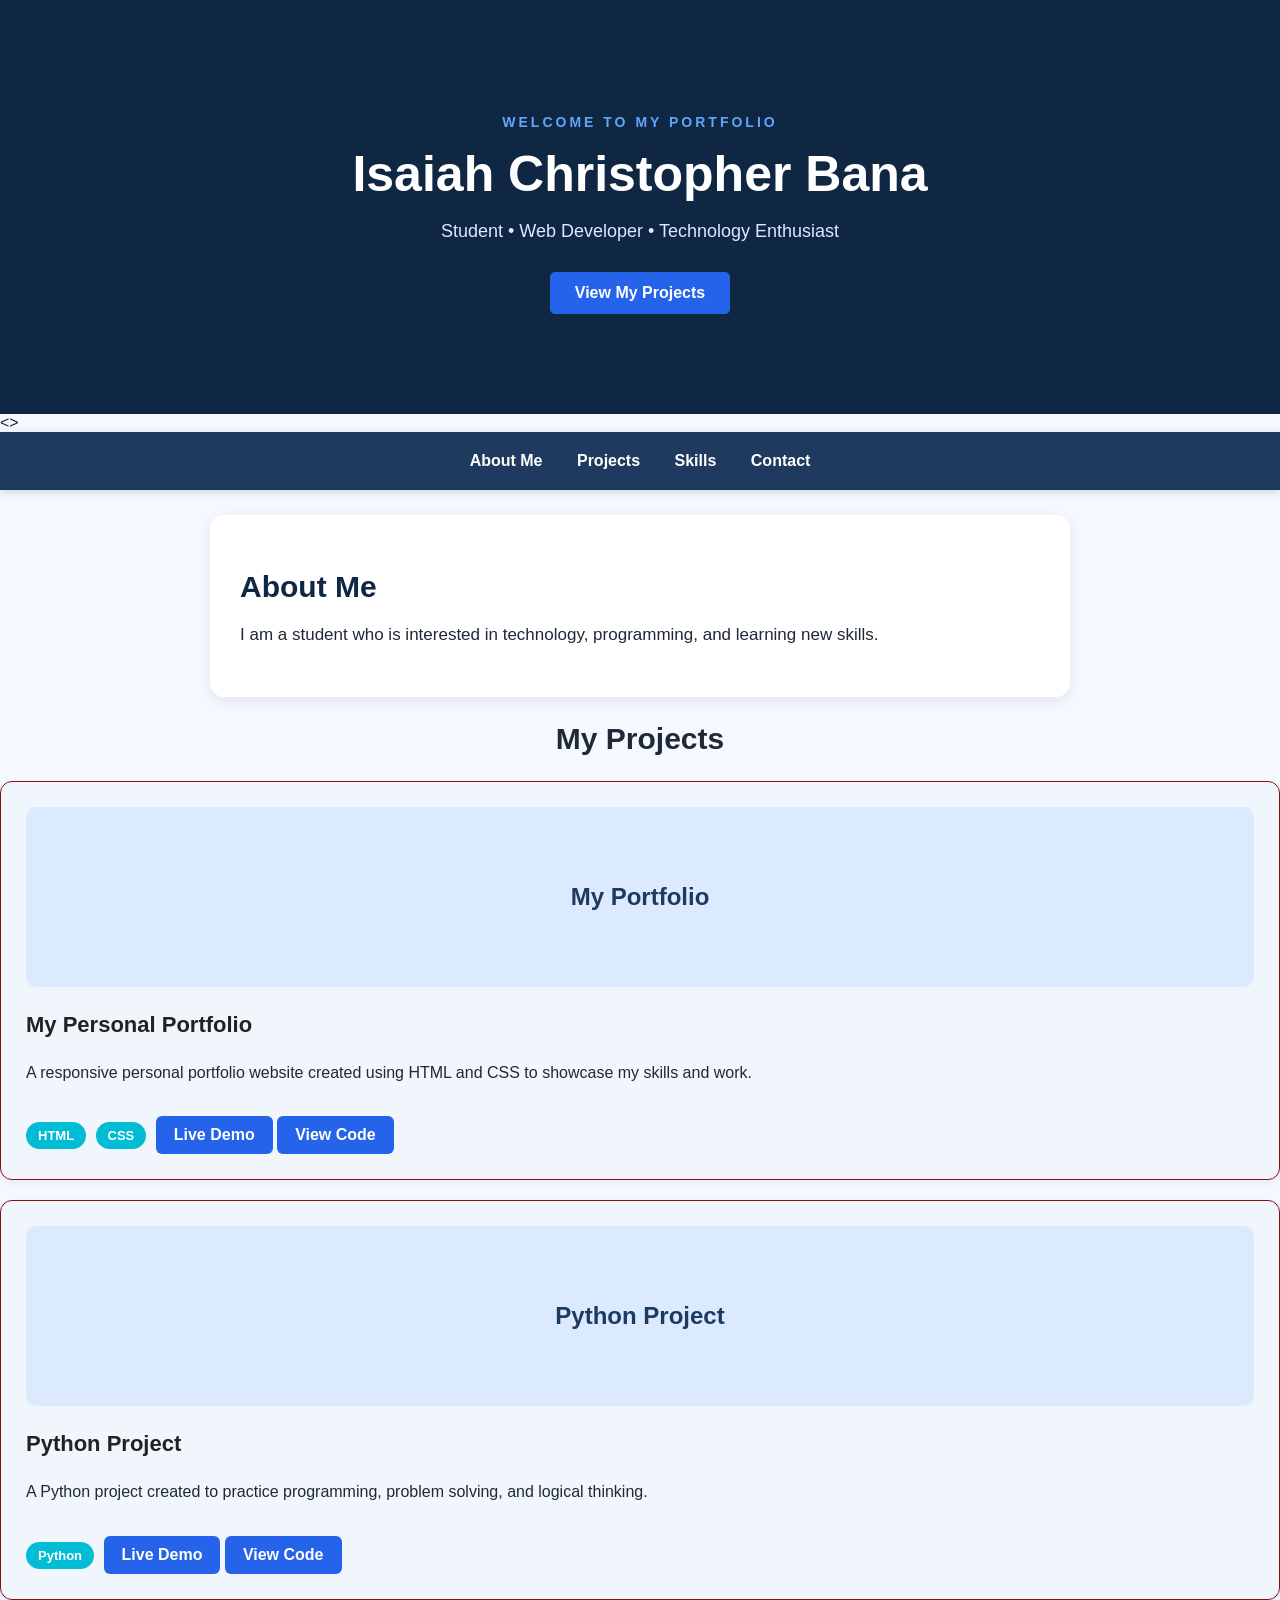
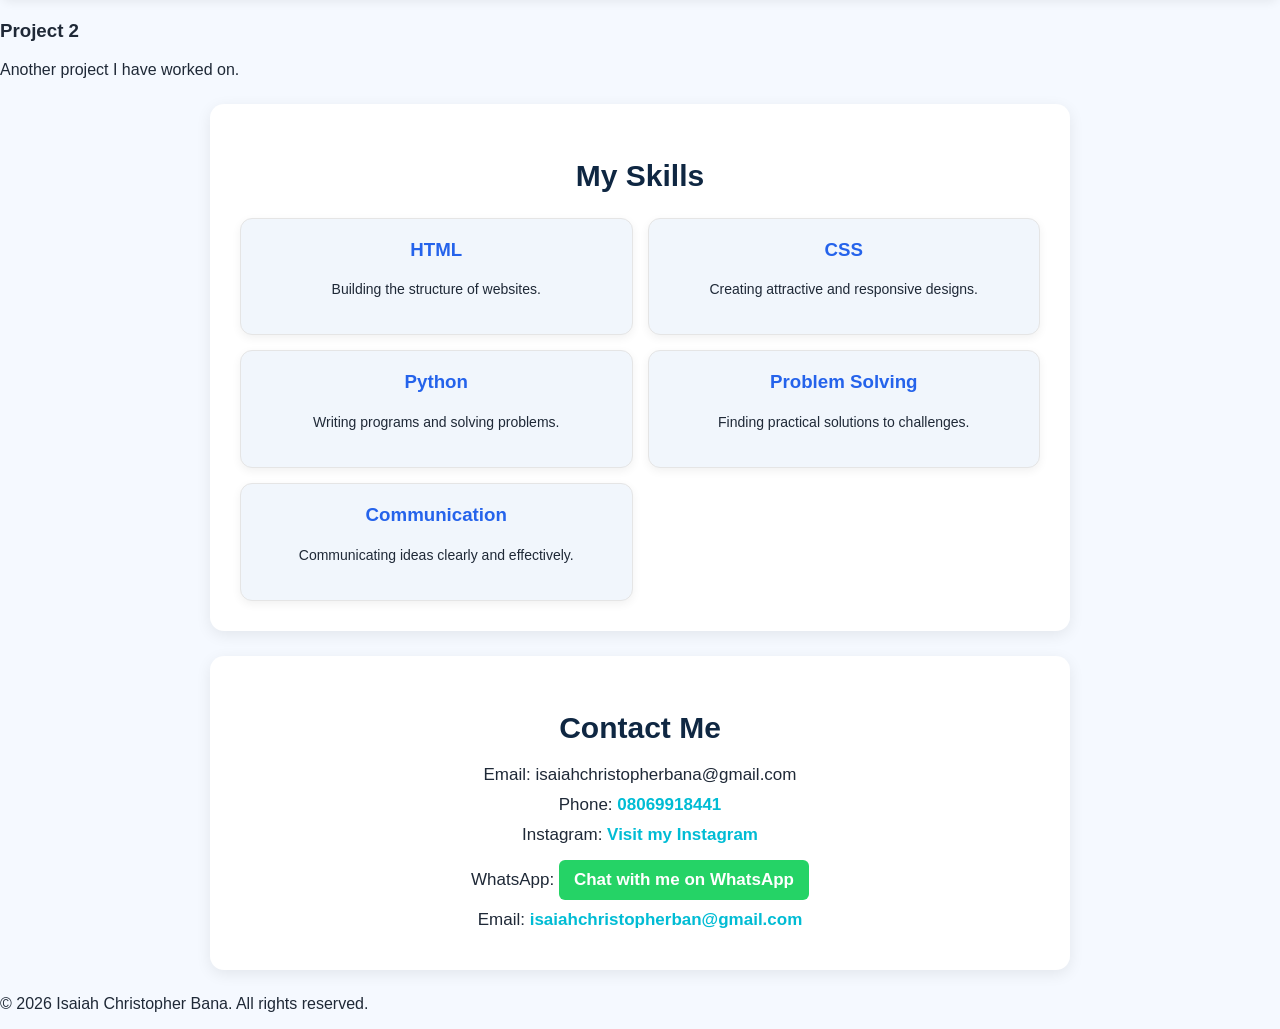
==== index.html @ f4769c92 "Add files via upload" ====
<!DOCTYPE html>
<html lang="en">
<head>
    <meta charset="UTF-8">
    <meta name="viewport" content="width=device-width, initial-scale=1.0">
    <title>My Personal Portfolio</title>
  <link rel="stylesheet" href="style.css">
</head>

<body>

    <header>
    <div class="hero">
        <p class="welcome">WELCOME TO MY PORTFOLIO</p>

        <h1>Isaiah Christopher Bana</h1>

        <p class="intro">
            Student • Web Developer • Technology Enthusiast
        </p>

        <a href="#projects" class="hero-button">View My Projects</a>
    </div>
    </header>
        
        
    

    <>
        <nav>
    <a href="#about">About Me</a>
    <a href="#projects">Projects</a>
    <a href="#skills">Skills</a>
    <a href="#contact">Contact</a>
        </nav>
        
        
    

    <section id="about">
        <h2>About Me</h2>
        <p>
            I am a student who is interested in technology,
            programming, and learning new skills.
        </p>
    </section>

    <sectio id="projects">
    <h2>My Projects</h2>

    <div class="project-card">
      <div class="project-image">
    <div class="project-placeholder">My Portfolio</div>
      </div>
        <h3>My Personal Portfolio</h3>
        <p>
            A responsive personal portfolio website created
            using HTML and CSS to showcase my skills and work.
        </p>

        <span>HTML</span>
        <span>CSS</span>
      <a href="index.html" class="project-button">Live Demo</a>
<a href="#" class="project-button code-button">View Code</a>
    </div>

    <div class="project-card">

    <div class="project-image">
        <div class="project-placeholder">Python Project</div>
    </div>

    <h3>Python Project</h3>

    <p>
        A Python project created to practice programming,
        problem solving, and logical thinking.
    </p>

    <span>Python</span>

    <a href="#" class="project-button">Live Demo</a>
    <a href="#" class="project-button code-button">View Code</a>

    </div>
    </sectio>   

       
        <h3>Project 2</h3>
        <p>Another project I have worked on.</p>
    </>
<section id="skills">
    <h2>My Skills</h2>

    <div class="skill-list">
        <div class="skill-card">
            <h3>HTML</h3>
            <p>Building the structure of websites.</p>
        </div>

        <div class="skill-card">
            <h3>CSS</h3>
            <p>Creating attractive and responsive designs.</p>
        </div>

        <div class="skill-card">
            <h3>Python</h3>
            <p>Writing programs and solving problems.</p>
        </div>

        <div class="skill-card">
            <h3>Problem Solving</h3>
            <p>Finding practical solutions to challenges.</p>
        </div>

        <div class="skill-card">
            <h3>Communication</h3>
            <p>Communicating ideas clearly and effectively.</p>
        </div>
    </div>
</section>

    <section id="contact">
        <h2>Contact Me</h2>
        <p>Email: isaiahchristopherbana@gmail.com</p>
        <p>Phone: <a href="tel:08000000000">08069918441</a></p>
      <p>
    Instagram:
    <a href="https://www.instagram.com/teddy_funds01?stkn=MTFsMmhqcXlrMzc0ZA==" target="_blank">
        Visit my Instagram
    </a>
        <p>
    WhatsApp:
    <a href="https://wa.me/2348069918441" target="_blank">
        Chat with me on WhatsApp
    </a>
</p>
      </p>
    <p>Email: <a href="mailto:YOUR-EMAIL">isaiahchristopherban@gmail.com</a></p>
    </section>

    <footer>
        <p>&copy; 2026 Isaiah Christopher Bana. All rights reserved.</p>
    </footer>

</body>
</html>
---- style.css ----
/* General page styling */
body {
    margin: 0;
    font-family: Arial, sans-serif;
    background-color: #f5f9ff;
    color: #1f2937;
}

/* Header */
header {
    background-color: #0f2742;
    color: white;
    text-align: center;
    padding: 60px 20px;
}

header h1 {
    font-size: 40px;
    margin-bottom: 10px;
}

/* Navigation */
nav {
    background-color: #1e3a5f;
    text-align: center;
    padding: 15px;
}

nav a {
    color: #ffffff;
    text-decoration: none;
    margin: 0 15px;
    font-weight: bold;
}

nav a:hover {
    color: #60a5fa;
}

/* Sections */
section {
    background-color: #ffffff;
    margin: 25px auto;
    padding: 30px;
    max-width: 800px;
    border-radius: 14px;
  box-shadow: 0 4px 15px rgba(0, 0, 0, 0.08);
}

section h2 {
    color: #0f2742;
}
}

/* Footer */
footer {
    background-color: #0f2742;
    color: white;
    text-align: center;
    padding: 20px;
    margin-top: 40px;
}
/* Skills */
#skills ul {
    list-style: none;
    padding: 0;
}

#skills li {
    background-color: #f0f0f0;
    margin: 10px 0;
    padding: 12px;
    border-radius: 5px;
    font-weight: bold;
}
/* Hero Section */
.hero {
    text-align: center;
    padding: 40px 20px;
}

.welcome {
    font-size: 14px;
    letter-spacing: 3px;
    font-weight: bold;
  color: #60a5fa;
}

.hero h1 {
    font-size: 50px;
    margin: 15px 0;
  color: #ffffff;
}

.intro {
    font-size: 18px;
    margin-bottom: 30px;
  color: #dbeafe;
}

.hero-button {
    display: inline-block;
    padding: 12px 25px;
    background-color: #2563eb;
    color: white;
    text-decoration: none;
    border-radius: 5px;
    font-weight: bold;
  transition: 0.3s;
}

.hero-button:hover {
    background-color: #1d4ed8;
}
}
/* About Me */
#about {
    text-align: center;
}

#about h2 {
    font-size: 30px;
    margin-bottom: 15px;
}

#about p {
    font-size: 17px;
    line-height: 1.7;
}
/* Projects */
#projects {
    text-align: center;
}

#projects h2 {
    font-size: 30px;
    margin-bottom: 25px;
}

#projects h3 {
    font-size: 22px;
    margin-top: 25px;
}

#projects p {
    line-height: 1.6;
}
/* Skills */
#skills {
    text-align: center;
}

#skills h2 {
    font-size: 30px;
    margin-bottom: 25px;
}

#skills li {
    transition: 0.3s;
}

#skills li:hover {
    transform: translateY(-3px);
}
/* Contact */
#contact {
    text-align: center;
}

#contact h2 {
    font-size: 30px;
    margin-bottom: 20px;
}

#contact p {
    font-size: 17px;
    margin: 10px 0;
}
/* Better Navigation */
nav {
    position: sticky;
    top: 0;
    z-index: 1000;
  box-shadow: 0 2px 8px rgba(0, 0, 0, 0.15);
}

nav a {
    display: inline-block;
    padding: 5px 0;
    transition: 0.3s;
}

nav a:hover {
    transform: translateY(-2px);
}
/* Smooth Scrolling */
html {
    scroll-behavior: smooth;
}
/* Mobile Responsive Design */
@media (max-width: 600px) {

    header {
        padding: 40px 15px;
    }

    .hero h1 {
        font-size: 36px;
    }

    .intro {
        font-size: 16px;
    }

    nav {
        padding: 10px 5px;
    }

    nav a {
        margin: 5px 8px;
        font-size: 14px;
    }

    section {
        margin: 15px 10px;
        padding: 20px 15px;
    }

    section h2 {
        font-size: 26px;
    }

    #projects h3 {
        font-size: 20px;
    }

    footer {
        padding: 15px 10px;
    }
}
/* Professional Project Cards */
.project-card {
    background-color: #f1f6fc;
    padding: 25px;
    margin: 20px 0;
    border-radius: 12px;
    text-align: left;
    border: 1px solid #890f0f;
    transition: 0.3s;
  box-shadow: 0 3px 10px rgba(0, 0, 0, 0.06);
}

.project-card:hover {
    transform: translateY(-5px);
}

.project-card h3 {
    margin-top: 0;
    color: #222;
}

.project-card p {
    line-height: 1.7;
}

.project-card span {
    display: inline-block;
    background-color: #00bcd4;
    color: white;
    padding: 6px 12px;
    margin: 5px 5px 0 0;
    border-radius: 20px;
    font-size: 13px;
    font-weight: bold;
}
/* Project Button */
.project-button {
    display: inline-block;
    margin-top: 15px;
    padding: 10px 18px;
    background-color: #2563eb;
    color: white;
    text-decoration: none;
    border-radius: 6px;
    font-weight: bold;
    transition: 0.3s;
}

.project-button:hover {
    background-color: #1d4ed8;
}
/* Professional Skill Cards */
.skill-list {
    display: grid;
    grid-template-columns: repeat(2, 1fr);
    gap: 15px;
}

.skill-card {
    background-color: #f1f6fc;
    padding: 20px;
    border-radius: 12px;
    border: 1px solid #e5e5e5;
    text-align: center;
    transition: 0.3s;
  box-shadow: 0 3px 10px rgba(0, 0, 0, 0.06);
}

.skill-card:hover {
    transform: translateY(-5px);
}

.skill-card h3 {
    margin-top: 0;
    color: #2563eb;
}

.skill-card p {
    line-height: 1.5;
    font-size: 14px;
}
@media (max-width: 600px) {
    .skill-list {
        grid-template-columns: 1fr;
    }
}
/* Contact Links */
#contact a {
    color: #00bcd4;
    text-decoration: none;
    font-weight: bold;
}

#contact a:hover {
    text-decoration: underline;
}
/* WhatsApp Link */
#contact a[href*="wa.me"] {
    display: inline-block;
    background-color: #25D366;
    color: white;
    padding: 10px 15px;
    border-radius: 6px;
    margin-top: 5px;
}

#contact a[href*="wa.me"]:hover {
    opacity: 0.85;
}
/* Project Image */
.project-image {
    width: 100%;
    height: 180px;
    border-radius: 10px;
    overflow: hidden;
    margin-bottom: 20px;
}

.project-placeholder {
    width: 100%;
    height: 100%;
    background-color: #dbeafe;
    display: flex;
    align-items: center;
    justify-content: center;
    color: #1e3a5f;
    font-size: 24px;
    font-weight: bold;
}
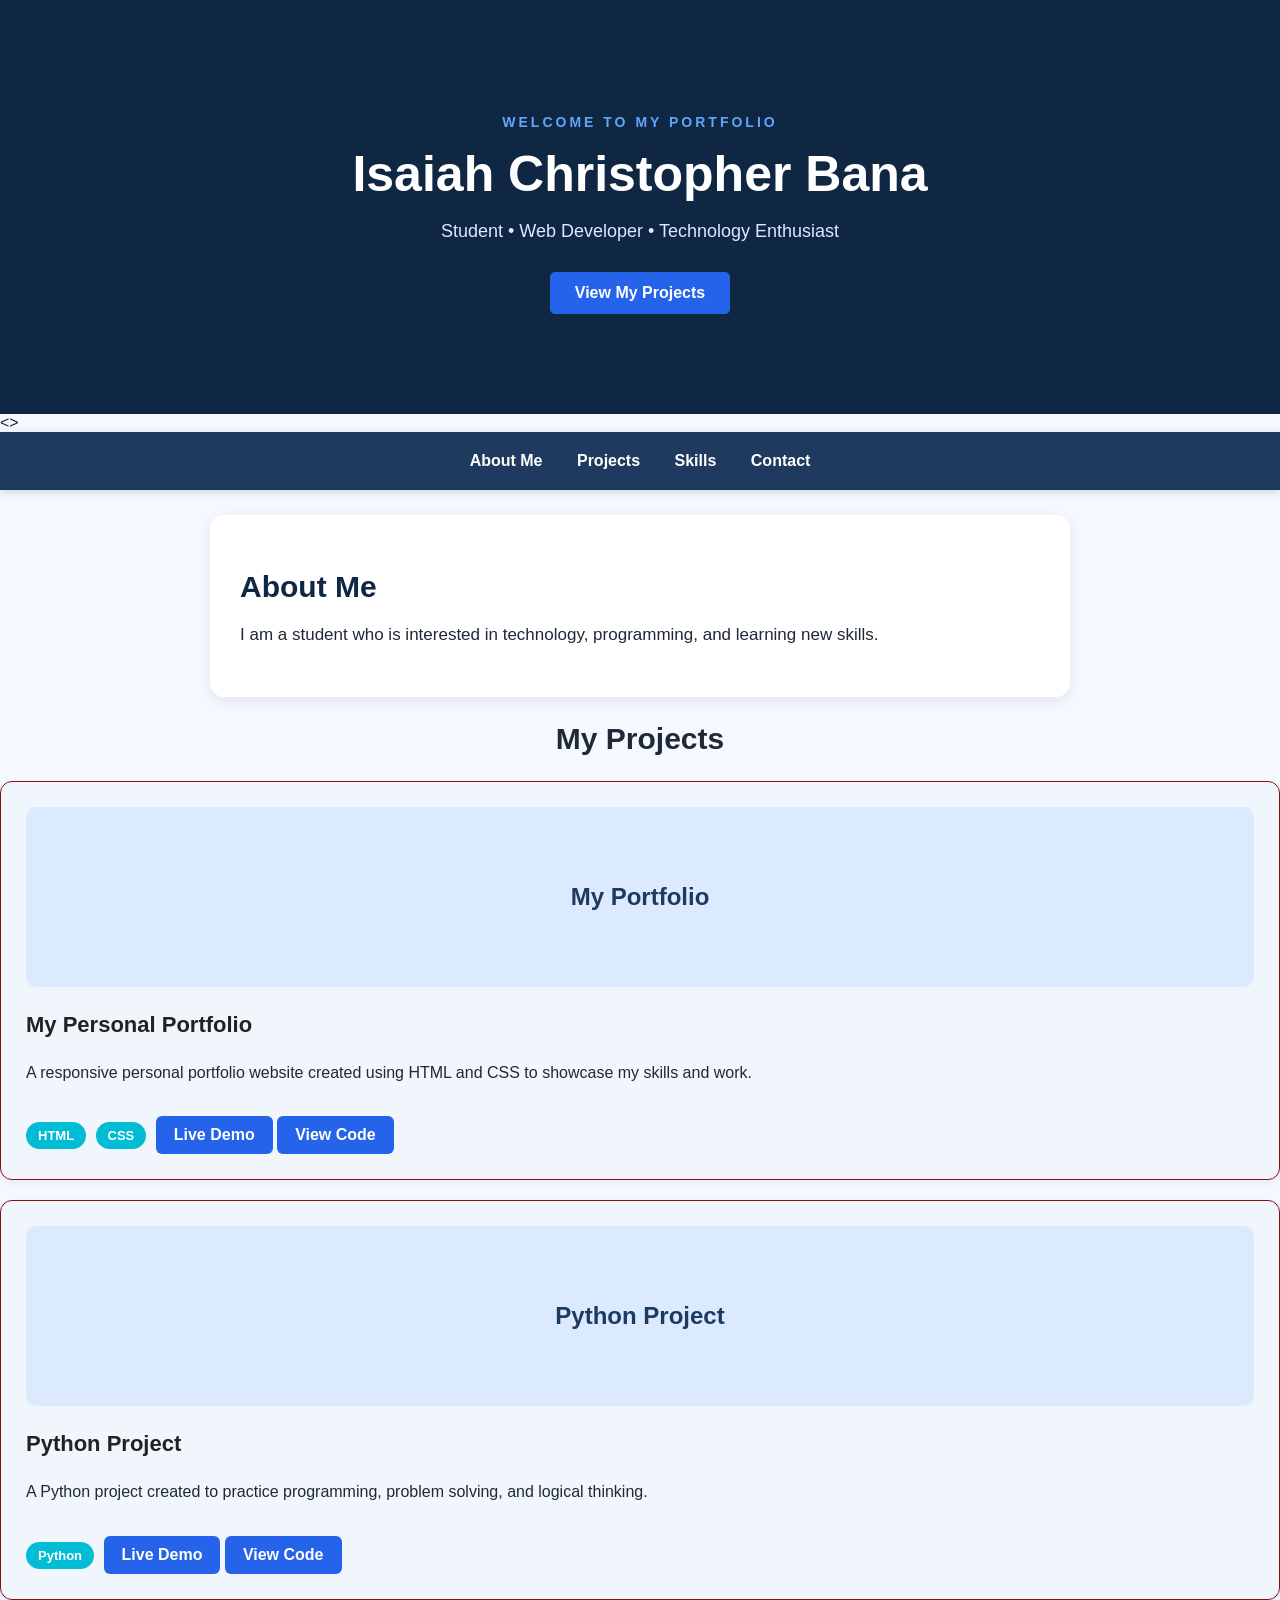
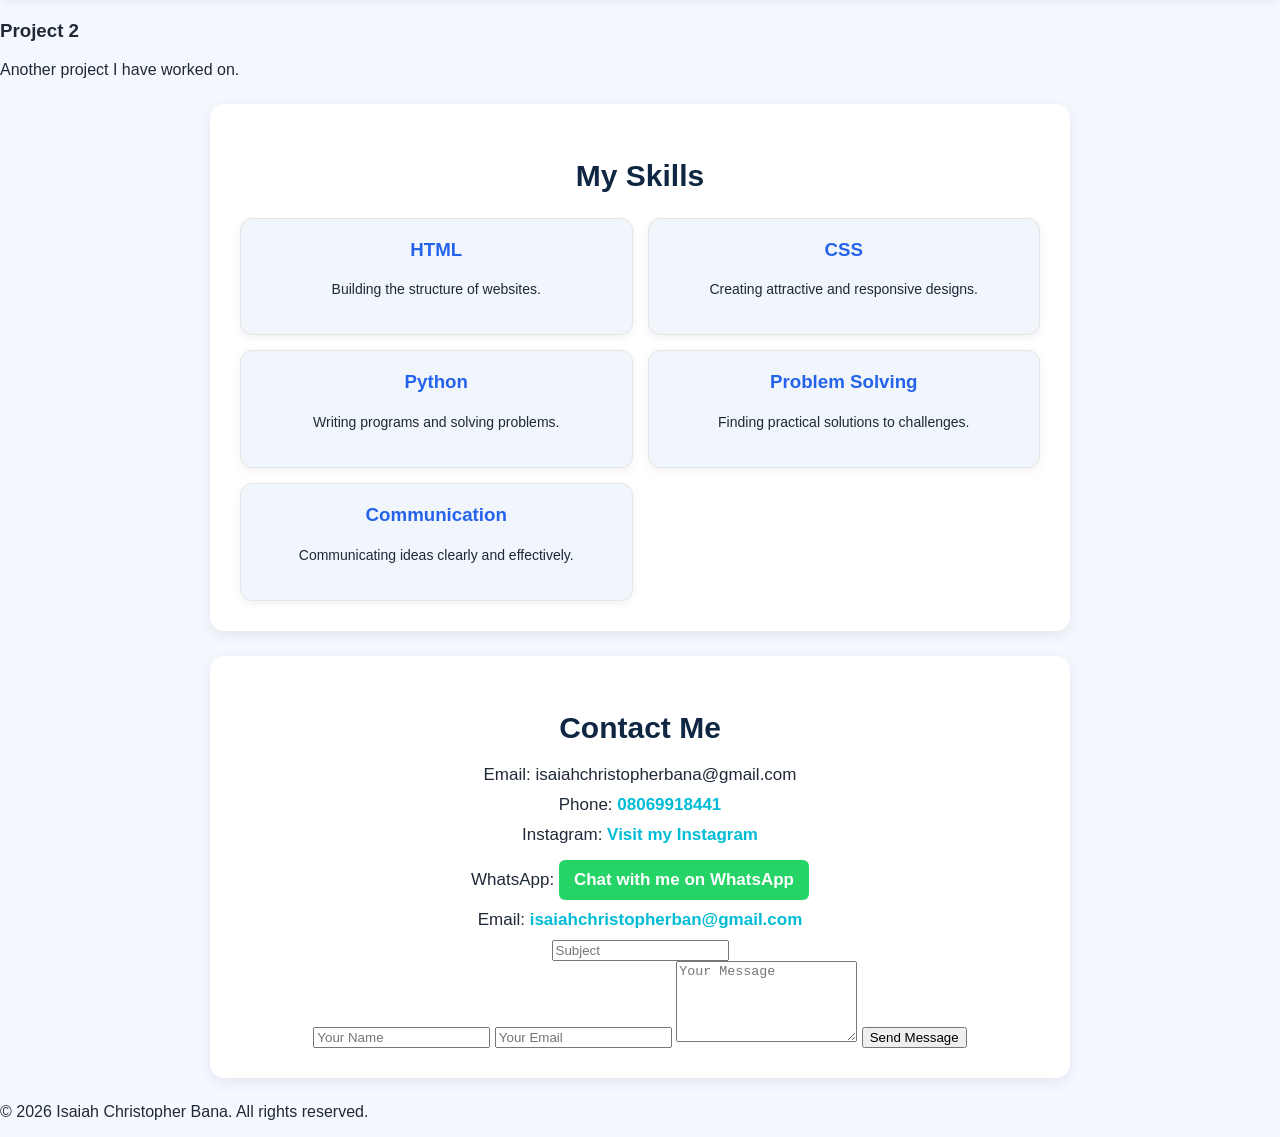
==== commit 4c7bbf81: "Add files via upload" ====
--- a/index.html
+++ b/index.html
@@ -61,7 +61,7 @@
         <span>HTML</span>
         <span>CSS</span>
       <a href="index.html" class="project-button">Live Demo</a>
-<a href="#" class="project-button code-button">View Code</a>
+<a href="https://github.com/Isaiah295/my-portfolio" class="project-button code-button">View Code</a>
     </div>
 
     <div class="project-card">
@@ -80,7 +80,7 @@
     <span>Python</span>
 
     <a href="#" class="project-button">Live Demo</a>
-    <a href="#" class="project-button code-button">View Code</a>
+    <a href="https://github.com/Isaiah295/my-portfolio" class="project-button code-button">View Code</a>
 
     </div>
     </sectio>   
@@ -137,6 +137,18 @@
 </p>
       </p>
     <p>Email: <a href="mailto:YOUR-EMAIL">isaiahchristopherban@gmail.com</a></p>
+      <input type="text" name="subject" placeholder="Subject" required>
+      <form class="contact-form" action="https://formspree.io/f/mjykyvpa" method="POST">
+
+    <input type="text" name="name" placeholder="Your Name" required>
+
+    <input type="email" name="email" placeholder="Your Email" required>
+
+    <textarea name="message" placeholder="Your Message" rows="5" required></textarea>
+
+    <button type="submit">Send Message</button>
+
+      </>
     </section>
 
     <footer>
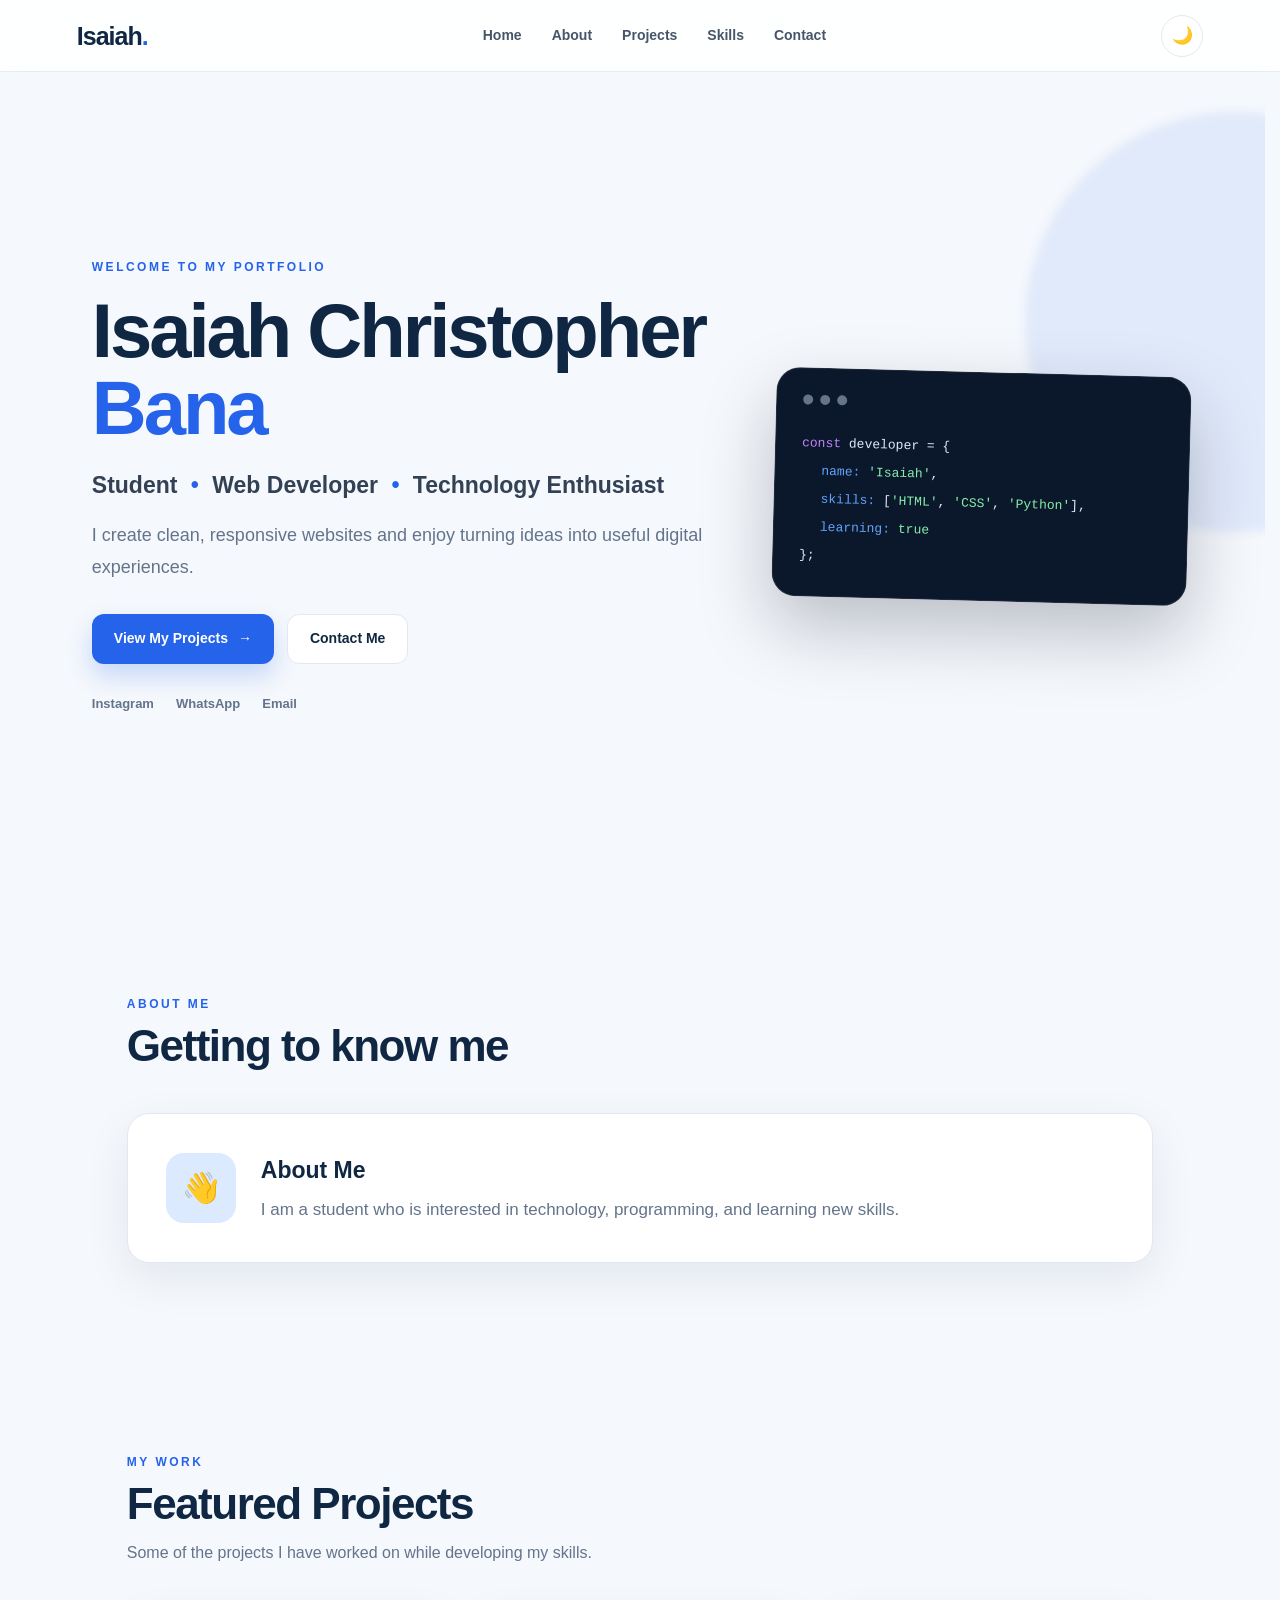
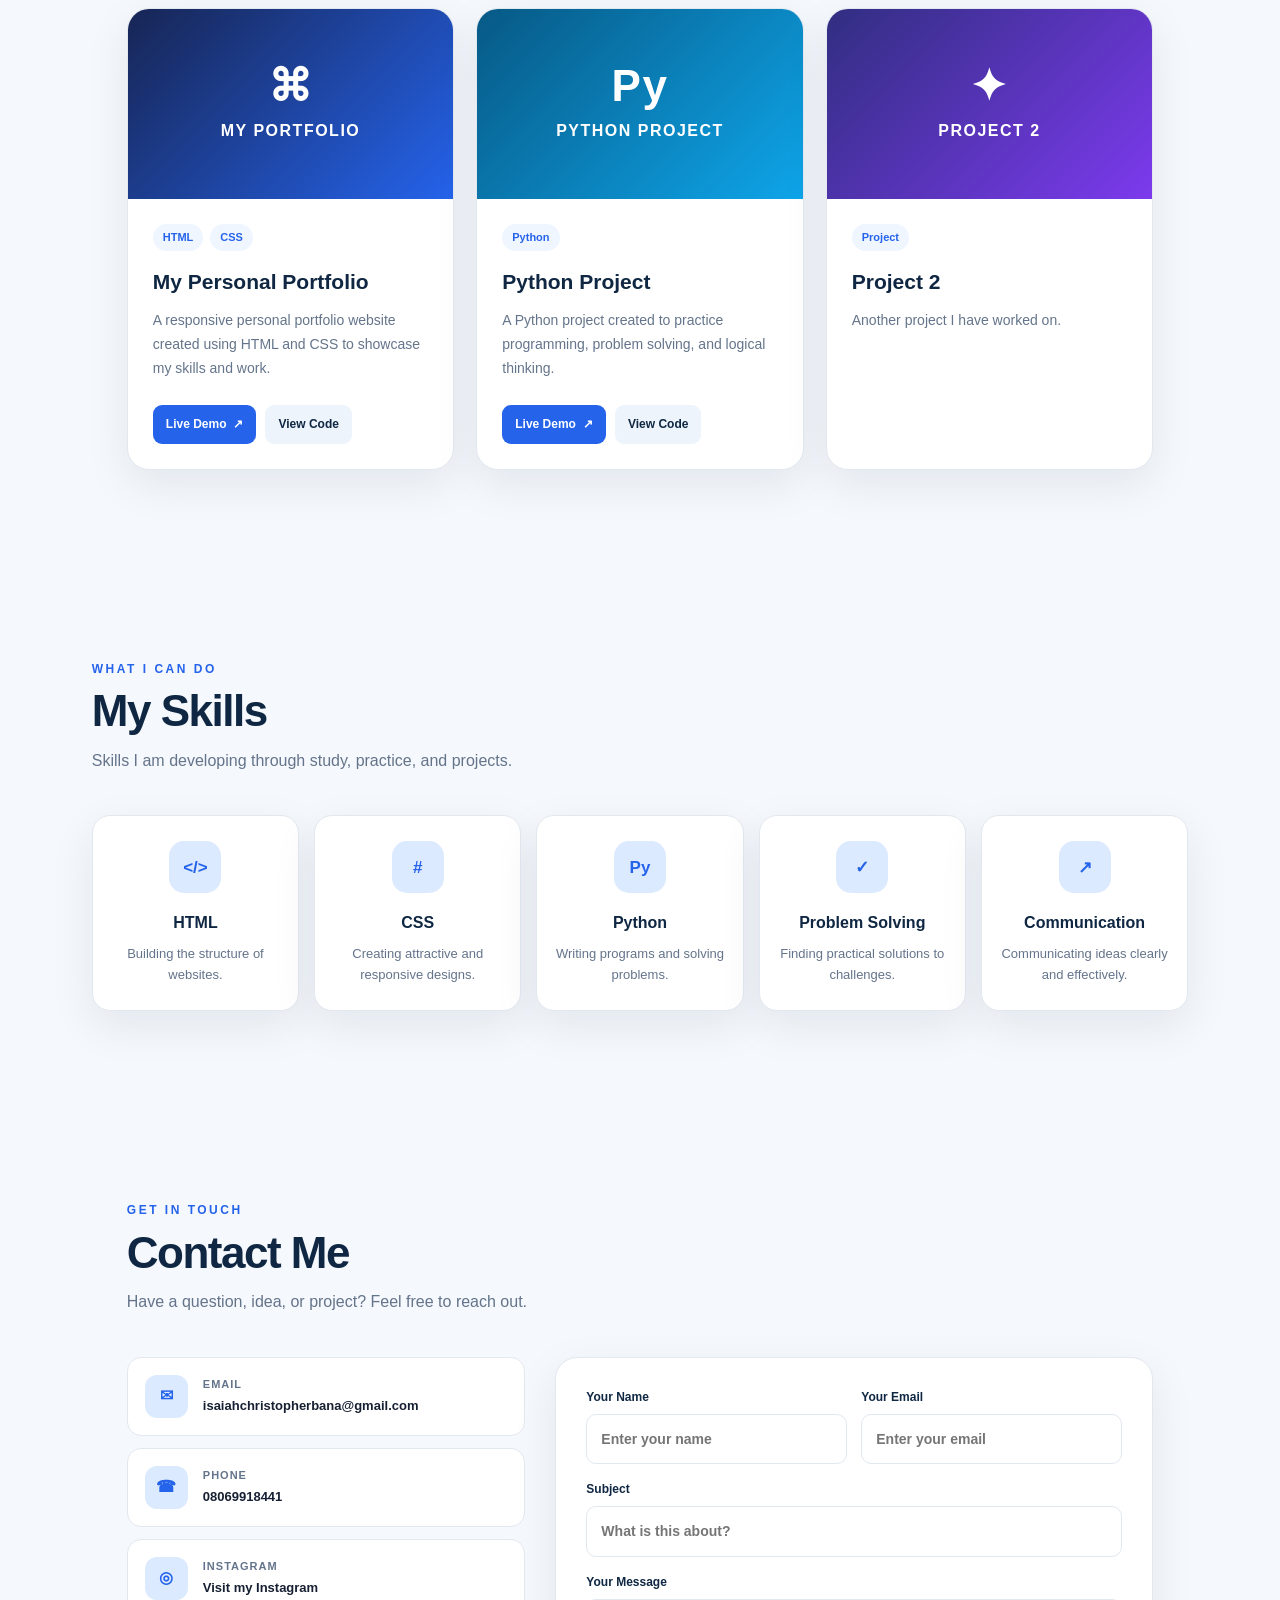
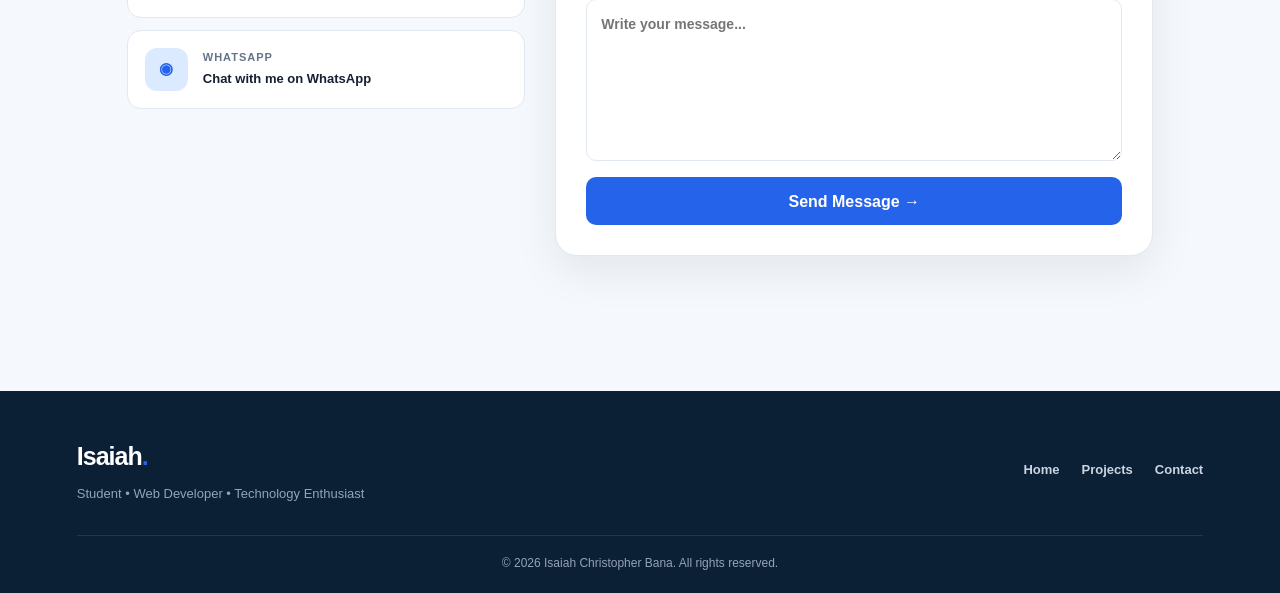
==== commit 00255333: "Add files via upload" ====
--- a/index.html
+++ b/index.html
@@ -3,157 +3,309 @@
 <head>
     <meta charset="UTF-8">
     <meta name="viewport" content="width=device-width, initial-scale=1.0">
-    <title>My Personal Portfolio</title>
-  <link rel="stylesheet" href="style.css">
+    <meta name="description" content="Personal portfolio of Isaiah Christopher Bana, a student interested in technology, web development and Python programming.">
+    <title>Isaiah Christopher Bana | Portfolio</title>
+    <link rel="stylesheet" href="style.css">
 </head>
 
 <body>
-
-    <header>
-    <div class="hero">
-        <p class="welcome">WELCOME TO MY PORTFOLIO</p>
-
-        <h1>Isaiah Christopher Bana</h1>
-
-        <p class="intro">
-            Student • Web Developer • Technology Enthusiast
-        </p>
-
-        <a href="#projects" class="hero-button">View My Projects</a>
-    </div>
-    </header>
-        
-        
-    
-
-    <>
-        <nav>
-    <a href="#about">About Me</a>
-    <a href="#projects">Projects</a>
-    <a href="#skills">Skills</a>
-    <a href="#contact">Contact</a>
-        </nav>
-        
-        
-    
-
-    <section id="about">
-        <h2>About Me</h2>
-        <p>
-            I am a student who is interested in technology,
-            programming, and learning new skills.
-        </p>
-    </section>
-
-    <sectio id="projects">
-    <h2>My Projects</h2>
-
-    <div class="project-card">
-      <div class="project-image">
-    <div class="project-placeholder">My Portfolio</div>
-      </div>
-        <h3>My Personal Portfolio</h3>
-        <p>
-            A responsive personal portfolio website created
-            using HTML and CSS to showcase my skills and work.
-        </p>
-
-        <span>HTML</span>
-        <span>CSS</span>
-      <a href="index.html" class="project-button">Live Demo</a>
-<a href="https://github.com/Isaiah295/my-portfolio" class="project-button code-button">View Code</a>
-    </div>
-
-    <div class="project-card">
-
-    <div class="project-image">
-        <div class="project-placeholder">Python Project</div>
-    </div>
-
-    <h3>Python Project</h3>
-
-    <p>
-        A Python project created to practice programming,
-        problem solving, and logical thinking.
-    </p>
-
-    <span>Python</span>
-
-    <a href="#" class="project-button">Live Demo</a>
-    <a href="https://github.com/Isaiah295/my-portfolio" class="project-button code-button">View Code</a>
-
-    </div>
-    </sectio>   
-
-       
-        <h3>Project 2</h3>
-        <p>Another project I have worked on.</p>
-    </>
-<section id="skills">
-    <h2>My Skills</h2>
-
-    <div class="skill-list">
-        <div class="skill-card">
-            <h3>HTML</h3>
-            <p>Building the structure of websites.</p>
+    <!-- Navigation -->
+    <nav class="navbar">
+        <a href="#home" class="logo">Isaiah<span>.</span></a>
+
+        <div class="nav-links">
+            <a href="#home">Home</a>
+            <a href="#about">About</a>
+            <a href="#projects">Projects</a>
+            <a href="#skills">Skills</a>
+            <a href="#contact">Contact</a>
         </div>
 
-        <div class="skill-card">
-            <h3>CSS</h3>
-            <p>Creating attractive and responsive designs.</p>
+        <button class="theme-toggle" id="themeToggle" aria-label="Toggle dark mode" type="button">
+            <span id="themeIcon">🌙</span>
+        </button>
+    </nav>
+
+    <main>
+        <!-- Hero -->
+        <header id="home" class="hero">
+            <div class="hero-content">
+                <p class="eyebrow">WELCOME TO MY PORTFOLIO</p>
+                <h1>Isaiah Christopher <span>Bana</span></h1>
+                <p class="hero-role">Student <span>•</span> Web Developer <span>•</span> Technology Enthusiast</p>
+                <p class="hero-description">
+                    I create clean, responsive websites and enjoy turning ideas into useful digital experiences.
+                </p>
+
+                <div class="hero-actions">
+                    <a href="#projects" class="btn btn-primary">View My Projects <span>→</span></a>
+                    <a href="#contact" class="btn btn-secondary">Contact Me</a>
+                </div>
+
+                <div class="hero-socials">
+                    <a href="https://www.instagram.com/teddy_funds01?stkn=MTFsMmhqcXlrMzc0ZA==" target="_blank" rel="noopener noreferrer">Instagram</a>
+                    <a href="https://wa.me/2348069918441" target="_blank" rel="noopener noreferrer">WhatsApp</a>
+                    <a href="mailto:isaiahchristopherbana@gmail.com">Email</a>
+                </div>
+            </div>
+
+            <div class="hero-card" aria-hidden="true">
+                <div class="code-window">
+                    <div class="window-dots"><i></i><i></i><i></i></div>
+                    <div class="code-line"><span class="code-purple">const</span> developer = {</div>
+                    <div class="code-line indent"><span class="code-blue">name:</span> <span class="code-green">'Isaiah'</span>,</div>
+                    <div class="code-line indent"><span class="code-blue">skills:</span> [<span class="code-green">'HTML'</span>, <span class="code-green">'CSS'</span>, <span class="code-green">'Python'</span>],</div>
+                    <div class="code-line indent"><span class="code-blue">learning:</span> <span class="code-green">true</span></div>
+                    <div class="code-line">};</div>
+                </div>
+            </div>
+        </header>
+
+        <!-- About -->
+        <section id="about" class="section about-section">
+            <div class="section-heading">
+                <p class="section-label">ABOUT ME</p>
+                <h2>Getting to know me</h2>
+            </div>
+
+            <div class="about-card">
+                <div class="about-icon">👋</div>
+                <div>
+                    <h3>About Me</h3>
+                    <p>
+                        I am a student who is interested in technology,
+                        programming, and learning new skills.
+                    </p>
+                </div>
+            </div>
+        </section>
+
+        <!-- Projects -->
+        <section id="projects" class="section">
+            <div class="section-heading">
+                <p class="section-label">MY WORK</p>
+                <h2>Featured Projects</h2>
+                <p>Some of the projects I have worked on while developing my skills.</p>
+            </div>
+
+            <div class="project-grid">
+                <article class="project-card">
+                    <div class="project-visual portfolio-visual">
+                        <span class="visual-icon">⌘</span>
+                        <span>MY PORTFOLIO</span>
+                    </div>
+
+                    <div class="project-content">
+                        <div class="project-tags">
+                            <span>HTML</span>
+                            <span>CSS</span>
+                        </div>
+                        <h3>My Personal Portfolio</h3>
+                        <p>
+                            A responsive personal portfolio website created using HTML and CSS
+                            to showcase my skills and work.
+                        </p>
+                        <div class="project-actions">
+                            <a href="index.html" class="project-button primary">Live Demo <span>↗</span></a>
+                            <a href="https://github.com/Isaiah295/my-portfolio" class="project-button secondary" target="_blank" rel="noopener noreferrer">View Code</a>
+                        </div>
+                    </div>
+                </article>
+
+                <article class="project-card">
+                    <div class="project-visual python-visual">
+                        <span class="visual-icon">Py</span>
+                        <span>PYTHON PROJECT</span>
+                    </div>
+
+                    <div class="project-content">
+                        <div class="project-tags">
+                            <span>Python</span>
+                        </div>
+                        <h3>Python Project</h3>
+                        <p>
+                            A Python project created to practice programming,
+                            problem solving, and logical thinking.
+                        </p>
+                        <div class="project-actions">
+                            <a href="#" class="project-button primary">Live Demo <span>↗</span></a>
+                            <a href="https://github.com/Isaiah295/my-portfolio" class="project-button secondary" target="_blank" rel="noopener noreferrer">View Code</a>
+                        </div>
+                    </div>
+                </article>
+
+                <article class="project-card">
+                    <div class="project-visual project2-visual">
+                        <span class="visual-icon">✦</span>
+                        <span>PROJECT 2</span>
+                    </div>
+
+                    <div class="project-content">
+                        <div class="project-tags">
+                            <span>Project</span>
+                        </div>
+                        <h3>Project 2</h3>
+                        <p>Another project I have worked on.</p>
+                    </div>
+                </article>
+            </div>
+        </section>
+
+        <!-- Skills -->
+        <section id="skills" class="section skills-section">
+            <div class="section-heading">
+                <p class="section-label">WHAT I CAN DO</p>
+                <h2>My Skills</h2>
+                <p>Skills I am developing through study, practice, and projects.</p>
+            </div>
+
+            <div class="skill-grid">
+                <article class="skill-card">
+                    <div class="skill-icon">&lt;/&gt;</div>
+                    <h3>HTML</h3>
+                    <p>Building the structure of websites.</p>
+                </article>
+
+                <article class="skill-card">
+                    <div class="skill-icon">#</div>
+                    <h3>CSS</h3>
+                    <p>Creating attractive and responsive designs.</p>
+                </article>
+
+                <article class="skill-card">
+                    <div class="skill-icon">Py</div>
+                    <h3>Python</h3>
+                    <p>Writing programs and solving problems.</p>
+                </article>
+
+                <article class="skill-card">
+                    <div class="skill-icon">✓</div>
+                    <h3>Problem Solving</h3>
+                    <p>Finding practical solutions to challenges.</p>
+                </article>
+
+                <article class="skill-card">
+                    <div class="skill-icon">↗</div>
+                    <h3>Communication</h3>
+                    <p>Communicating ideas clearly and effectively.</p>
+                </article>
+            </div>
+        </section>
+
+        <!-- Contact -->
+        <section id="contact" class="section contact-section">
+            <div class="section-heading">
+                <p class="section-label">GET IN TOUCH</p>
+                <h2>Contact Me</h2>
+                <p>Have a question, idea, or project? Feel free to reach out.</p>
+            </div>
+
+            <div class="contact-grid">
+                <div class="contact-info">
+                    <a class="contact-item" href="mailto:isaiahchristopherbana@gmail.com">
+                        <span class="contact-icon">✉</span>
+                        <span>
+                            <small>Email</small>
+                            isaiahchristopherbana@gmail.com
+                        </span>
+                    </a>
+
+                    <a class="contact-item" href="tel:08069918441">
+                        <span class="contact-icon">☎</span>
+                        <span>
+                            <small>Phone</small>
+                            08069918441
+                        </span>
+                    </a>
+
+                    <a class="contact-item" href="https://www.instagram.com/teddy_funds01?stkn=MTFsMmhqcXlrMzc0ZA==" target="_blank" rel="noopener noreferrer">
+                        <span class="contact-icon">◎</span>
+                        <span>
+                            <small>Instagram</small>
+                            Visit my Instagram
+                        </span>
+                    </a>
+
+                    <a class="contact-item whatsapp" href="https://wa.me/2348069918441" target="_blank" rel="noopener noreferrer">
+                        <span class="contact-icon">◉</span>
+                        <span>
+                            <small>WhatsApp</small>
+                            Chat with me on WhatsApp
+                        </span>
+                    </a>
+                </div>
+
+                <form class="contact-form" action="https://formspree.io/f/mjykyvpa" method="POST">
+                    <div class="form-row">
+                        <label>
+                            Your Name
+                            <input type="text" name="name" placeholder="Enter your name" required>
+                        </label>
+
+                        <label>
+                            Your Email
+                            <input type="email" name="email" placeholder="Enter your email" required>
+                        </label>
+                    </div>
+
+                    <label>
+                        Subject
+                        <input type="text" name="subject" placeholder="What is this about?" required>
+                    </label>
+
+                    <label>
+                        Your Message
+                        <textarea name="message" placeholder="Write your message..." rows="6" required></textarea>
+                    </label>
+
+                    <button type="submit" class="submit-btn">Send Message <span>→</span></button>
+                </form>
+            </div>
+        </section>
+    </main>
+
+    <!-- Footer -->
+    <footer class="footer">
+        <div class="footer-content">
+            <div>
+                <a href="#home" class="logo footer-logo">Isaiah<span>.</span></a>
+                <p>Student • Web Developer • Technology Enthusiast</p>
+            </div>
+
+            <div class="footer-links">
+                <a href="#home">Home</a>
+                <a href="#projects">Projects</a>
+                <a href="#contact">Contact</a>
+            </div>
         </div>
 
-        <div class="skill-card">
-            <h3>Python</h3>
-            <p>Writing programs and solving problems.</p>
+        <div class="footer-bottom">
+            <p>&copy; 2026 Isaiah Christopher Bana. All rights reserved.</p>
         </div>
-
-        <div class="skill-card">
-            <h3>Problem Solving</h3>
-            <p>Finding practical solutions to challenges.</p>
-        </div>
-
-        <div class="skill-card">
-            <h3>Communication</h3>
-            <p>Communicating ideas clearly and effectively.</p>
-        </div>
-    </div>
-</section>
-
-    <section id="contact">
-        <h2>Contact Me</h2>
-        <p>Email: isaiahchristopherbana@gmail.com</p>
-        <p>Phone: <a href="tel:08000000000">08069918441</a></p>
-      <p>
-    Instagram:
-    <a href="https://www.instagram.com/teddy_funds01?stkn=MTFsMmhqcXlrMzc0ZA==" target="_blank">
-        Visit my Instagram
-    </a>
-        <p>
-    WhatsApp:
-    <a href="https://wa.me/2348069918441" target="_blank">
-        Chat with me on WhatsApp
-    </a>
-</p>
-      </p>
-    <p>Email: <a href="mailto:YOUR-EMAIL">isaiahchristopherban@gmail.com</a></p>
-      <input type="text" name="subject" placeholder="Subject" required>
-      <form class="contact-form" action="https://formspree.io/f/mjykyvpa" method="POST">
-
-    <input type="text" name="name" placeholder="Your Name" required>
-
-    <input type="email" name="email" placeholder="Your Email" required>
-
-    <textarea name="message" placeholder="Your Message" rows="5" required></textarea>
-
-    <button type="submit">Send Message</button>
-
-      </>
-    </section>
-
-    <footer>
-        <p>&copy; 2026 Isaiah Christopher Bana. All rights reserved.</p>
     </footer>
 
+    <script>
+        const themeToggle = document.getElementById("themeToggle");
+        const themeIcon = document.getElementById("themeIcon");
+
+        function updateThemeIcon() {
+            themeIcon.textContent = document.body.classList.contains("dark-mode") ? "☀️" : "🌙";
+        }
+
+        if (localStorage.getItem("theme") === "dark") {
+            document.body.classList.add("dark-mode");
+        }
+
+        updateThemeIcon();
+
+        themeToggle.addEventListener("click", () => {
+            document.body.classList.toggle("dark-mode");
+            localStorage.setItem(
+                "theme",
+                document.body.classList.contains("dark-mode") ? "dark" : "light"
+            );
+            updateThemeIcon();
+        });
+    </script>
 </body>
-</html>+</html>
--- a/style.css
+++ b/style.css
@@ -1,369 +1,946 @@
-/* General page styling */
+/* =========================================================
+   ISAIAH CHRISTOPHER BANA — MODERN PORTFOLIO
+   ========================================================= */
+
+:root {
+    --primary: #2563eb;
+    --primary-dark: #1d4ed8;
+    --navy: #0f2742;
+    --text: #172033;
+    --muted: #64748b;
+    --background: #f5f8fc;
+    --surface: #ffffff;
+    --surface-soft: #eef4fb;
+    --border: #e2e8f0;
+    --shadow: 0 15px 45px rgba(15, 39, 66, 0.08);
+    --shadow-hover: 0 22px 55px rgba(15, 39, 66, 0.14);
+    --radius: 22px;
+}
+
+* {
+    box-sizing: border-box;
+    margin: 0;
+    padding: 0;
+}
+
+html {
+    scroll-behavior: smooth;
+    scroll-padding-top: 90px;
+}
+
 body {
-    margin: 0;
-    font-family: Arial, sans-serif;
-    background-color: #f5f9ff;
-    color: #1f2937;
-}
-
-/* Header */
-header {
-    background-color: #0f2742;
-    color: white;
-    text-align: center;
-    padding: 60px 20px;
-}
-
-header h1 {
-    font-size: 40px;
-    margin-bottom: 10px;
-}
-
-/* Navigation */
-nav {
-    background-color: #1e3a5f;
-    text-align: center;
-    padding: 15px;
-}
-
-nav a {
-    color: #ffffff;
-    text-decoration: none;
-    margin: 0 15px;
-    font-weight: bold;
-}
-
-nav a:hover {
-    color: #60a5fa;
-}
-
-/* Sections */
-section {
-    background-color: #ffffff;
-    margin: 25px auto;
-    padding: 30px;
-    max-width: 800px;
-    border-radius: 14px;
-  box-shadow: 0 4px 15px rgba(0, 0, 0, 0.08);
-}
-
-section h2 {
-    color: #0f2742;
-}
-}
-
-/* Footer */
-footer {
-    background-color: #0f2742;
-    color: white;
-    text-align: center;
-    padding: 20px;
-    margin-top: 40px;
-}
-/* Skills */
-#skills ul {
-    list-style: none;
-    padding: 0;
-}
-
-#skills li {
-    background-color: #f0f0f0;
-    margin: 10px 0;
-    padding: 12px;
-    border-radius: 5px;
-    font-weight: bold;
-}
-/* Hero Section */
-.hero {
-    text-align: center;
-    padding: 40px 20px;
-}
-
-.welcome {
-    font-size: 14px;
-    letter-spacing: 3px;
-    font-weight: bold;
-  color: #60a5fa;
-}
-
-.hero h1 {
-    font-size: 50px;
-    margin: 15px 0;
-  color: #ffffff;
-}
-
-.intro {
-    font-size: 18px;
-    margin-bottom: 30px;
-  color: #dbeafe;
-}
-
-.hero-button {
-    display: inline-block;
-    padding: 12px 25px;
-    background-color: #2563eb;
-    color: white;
-    text-decoration: none;
-    border-radius: 5px;
-    font-weight: bold;
-  transition: 0.3s;
-}
-
-.hero-button:hover {
-    background-color: #1d4ed8;
-}
-}
-/* About Me */
-#about {
-    text-align: center;
-}
-
-#about h2 {
-    font-size: 30px;
-    margin-bottom: 15px;
-}
-
-#about p {
-    font-size: 17px;
-    line-height: 1.7;
-}
-/* Projects */
-#projects {
-    text-align: center;
-}
-
-#projects h2 {
-    font-size: 30px;
-    margin-bottom: 25px;
-}
-
-#projects h3 {
-    font-size: 22px;
-    margin-top: 25px;
-}
-
-#projects p {
+    font-family: Inter, ui-sans-serif, -apple-system, BlinkMacSystemFont, "Segoe UI", Arial, sans-serif;
+    background: var(--background);
+    color: var(--text);
     line-height: 1.6;
-}
-/* Skills */
-#skills {
-    text-align: center;
-}
-
-#skills h2 {
-    font-size: 30px;
-    margin-bottom: 25px;
-}
-
-#skills li {
-    transition: 0.3s;
-}
-
-#skills li:hover {
-    transform: translateY(-3px);
-}
-/* Contact */
-#contact {
-    text-align: center;
-}
-
-#contact h2 {
-    font-size: 30px;
-    margin-bottom: 20px;
-}
-
-#contact p {
-    font-size: 17px;
-    margin: 10px 0;
-}
-/* Better Navigation */
-nav {
+    transition: background-color 0.3s ease, color 0.3s ease;
+}
+
+a {
+    color: inherit;
+}
+
+button,
+input,
+textarea {
+    font: inherit;
+}
+
+/* ================= NAVIGATION ================= */
+
+.navbar {
     position: sticky;
     top: 0;
     z-index: 1000;
-  box-shadow: 0 2px 8px rgba(0, 0, 0, 0.15);
-}
-
-nav a {
-    display: inline-block;
-    padding: 5px 0;
-    transition: 0.3s;
-}
-
-nav a:hover {
-    transform: translateY(-2px);
-}
-/* Smooth Scrolling */
-html {
-    scroll-behavior: smooth;
-}
-/* Mobile Responsive Design */
-@media (max-width: 600px) {
-
-    header {
-        padding: 40px 15px;
-    }
-
-    .hero h1 {
-        font-size: 36px;
-    }
-
-    .intro {
-        font-size: 16px;
-    }
-
-    nav {
-        padding: 10px 5px;
-    }
-
-    nav a {
-        margin: 5px 8px;
-        font-size: 14px;
-    }
-
-    section {
-        margin: 15px 10px;
-        padding: 20px 15px;
-    }
-
-    section h2 {
-        font-size: 26px;
-    }
-
-    #projects h3 {
-        font-size: 20px;
-    }
-
-    footer {
-        padding: 15px 10px;
-    }
-}
-/* Professional Project Cards */
-.project-card {
-    background-color: #f1f6fc;
-    padding: 25px;
-    margin: 20px 0;
-    border-radius: 12px;
-    text-align: left;
-    border: 1px solid #890f0f;
-    transition: 0.3s;
-  box-shadow: 0 3px 10px rgba(0, 0, 0, 0.06);
-}
-
-.project-card:hover {
-    transform: translateY(-5px);
-}
-
-.project-card h3 {
-    margin-top: 0;
-    color: #222;
-}
-
-.project-card p {
-    line-height: 1.7;
-}
-
-.project-card span {
-    display: inline-block;
-    background-color: #00bcd4;
-    color: white;
-    padding: 6px 12px;
-    margin: 5px 5px 0 0;
-    border-radius: 20px;
-    font-size: 13px;
-    font-weight: bold;
-}
-/* Project Button */
-.project-button {
-    display: inline-block;
-    margin-top: 15px;
-    padding: 10px 18px;
-    background-color: #2563eb;
-    color: white;
+    width: 100%;
+    min-height: 72px;
+    padding: 14px 6%;
+    display: flex;
+    align-items: center;
+    justify-content: space-between;
+    gap: 24px;
+    background: rgba(255, 255, 255, 0.88);
+    border-bottom: 1px solid rgba(226, 232, 240, 0.8);
+    backdrop-filter: blur(16px);
+    -webkit-backdrop-filter: blur(16px);
+}
+
+.logo {
     text-decoration: none;
-    border-radius: 6px;
-    font-weight: bold;
-    transition: 0.3s;
-}
-
-.project-button:hover {
-    background-color: #1d4ed8;
-}
-/* Professional Skill Cards */
-.skill-list {
-    display: grid;
-    grid-template-columns: repeat(2, 1fr);
-    gap: 15px;
-}
-
-.skill-card {
-    background-color: #f1f6fc;
-    padding: 20px;
-    border-radius: 12px;
-    border: 1px solid #e5e5e5;
-    text-align: center;
-    transition: 0.3s;
-  box-shadow: 0 3px 10px rgba(0, 0, 0, 0.06);
-}
-
-.skill-card:hover {
-    transform: translateY(-5px);
-}
-
-.skill-card h3 {
-    margin-top: 0;
-    color: #2563eb;
-}
-
-.skill-card p {
-    line-height: 1.5;
-    font-size: 14px;
-}
-@media (max-width: 600px) {
-    .skill-list {
-        grid-template-columns: 1fr;
-    }
-}
-/* Contact Links */
-#contact a {
-    color: #00bcd4;
-    text-decoration: none;
-    font-weight: bold;
-}
-
-#contact a:hover {
-    text-decoration: underline;
-}
-/* WhatsApp Link */
-#contact a[href*="wa.me"] {
-    display: inline-block;
-    background-color: #25D366;
-    color: white;
-    padding: 10px 15px;
-    border-radius: 6px;
-    margin-top: 5px;
-}
-
-#contact a[href*="wa.me"]:hover {
-    opacity: 0.85;
-}
-/* Project Image */
-.project-image {
-    width: 100%;
-    height: 180px;
-    border-radius: 10px;
-    overflow: hidden;
-    margin-bottom: 20px;
-}
-
-.project-placeholder {
-    width: 100%;
-    height: 100%;
-    background-color: #dbeafe;
+    font-size: 25px;
+    font-weight: 850;
+    letter-spacing: -1px;
+    color: var(--navy);
+    white-space: nowrap;
+}
+
+.logo span {
+    color: var(--primary);
+}
+
+.nav-links {
     display: flex;
     align-items: center;
     justify-content: center;
-    color: #1e3a5f;
-    font-size: 24px;
-    font-weight: bold;
-}+    gap: 30px;
+}
+
+.nav-links a {
+    position: relative;
+    text-decoration: none;
+    color: #475569;
+    font-size: 14px;
+    font-weight: 700;
+    transition: color 0.25s ease;
+}
+
+.nav-links a::after {
+    content: "";
+    position: absolute;
+    left: 0;
+    bottom: -7px;
+    width: 0;
+    height: 2px;
+    border-radius: 10px;
+    background: var(--primary);
+    transition: width 0.25s ease;
+}
+
+.nav-links a:hover {
+    color: var(--primary);
+}
+
+.nav-links a:hover::after {
+    width: 100%;
+}
+
+.theme-toggle {
+    width: 42px;
+    height: 42px;
+    border: 1px solid var(--border);
+    border-radius: 50%;
+    background: var(--surface);
+    cursor: pointer;
+    display: grid;
+    place-items: center;
+    font-size: 17px;
+    transition: transform 0.25s ease, background 0.25s ease;
+}
+
+.theme-toggle:hover {
+    transform: rotate(10deg) scale(1.05);
+}
+
+/* ================= HERO ================= */
+
+.hero {
+    position: relative;
+    min-height: calc(100vh - 72px);
+    max-width: 1250px;
+    margin: 0 auto;
+    padding: 90px 6%;
+    display: grid;
+    grid-template-columns: 1.2fr 0.8fr;
+    align-items: center;
+    gap: 60px;
+    overflow: hidden;
+}
+
+.hero::before {
+    content: "";
+    position: absolute;
+    width: 420px;
+    height: 420px;
+    right: -180px;
+    top: 40px;
+    background: rgba(37, 99, 235, 0.09);
+    border-radius: 50%;
+    filter: blur(5px);
+    pointer-events: none;
+}
+
+.hero-content {
+    position: relative;
+    z-index: 1;
+}
+
+.eyebrow,
+.section-label {
+    color: var(--primary);
+    font-size: 12px;
+    font-weight: 850;
+    letter-spacing: 2.5px;
+}
+
+.hero h1 {
+    max-width: 850px;
+    margin: 15px 0;
+    font-size: clamp(44px, 6vw, 76px);
+    line-height: 1.02;
+    letter-spacing: -3px;
+    color: var(--navy);
+}
+
+.hero h1 span {
+    color: var(--primary);
+}
+
+.hero-role {
+    margin: 20px 0 15px;
+    color: #334155;
+    font-size: clamp(18px, 2.2vw, 23px);
+    font-weight: 700;
+}
+
+.hero-role span {
+    color: var(--primary);
+    padding: 0 7px;
+}
+
+.hero-description {
+    max-width: 650px;
+    color: var(--muted);
+    font-size: 18px;
+    line-height: 1.8;
+}
+
+.hero-actions {
+    display: flex;
+    flex-wrap: wrap;
+    gap: 13px;
+    margin-top: 30px;
+}
+
+.btn {
+    display: inline-flex;
+    align-items: center;
+    justify-content: center;
+    gap: 10px;
+    min-height: 50px;
+    padding: 0 22px;
+    border-radius: 12px;
+    text-decoration: none;
+    font-weight: 800;
+    font-size: 14px;
+    transition: transform 0.25s ease, box-shadow 0.25s ease, background 0.25s ease;
+}
+
+.btn:hover {
+    transform: translateY(-3px);
+}
+
+.btn-primary {
+    color: #fff;
+    background: var(--primary);
+    box-shadow: 0 12px 25px rgba(37, 99, 235, 0.22);
+}
+
+.btn-primary:hover {
+    background: var(--primary-dark);
+}
+
+.btn-secondary {
+    color: var(--navy);
+    background: var(--surface);
+    border: 1px solid var(--border);
+}
+
+.hero-socials {
+    display: flex;
+    gap: 22px;
+    margin-top: 30px;
+}
+
+.hero-socials a {
+    color: var(--muted);
+    text-decoration: none;
+    font-size: 13px;
+    font-weight: 700;
+}
+
+.hero-socials a:hover {
+    color: var(--primary);
+}
+
+.hero-card {
+    position: relative;
+    z-index: 1;
+}
+
+.code-window {
+    padding: 26px;
+    border: 1px solid rgba(255, 255, 255, 0.1);
+    border-radius: 24px;
+    background: #0b172a;
+    color: #dbeafe;
+    box-shadow: 0 30px 70px rgba(15, 23, 42, 0.25);
+    transform: rotate(1.5deg);
+}
+
+.window-dots {
+    display: flex;
+    gap: 7px;
+    margin-bottom: 25px;
+}
+
+.window-dots i {
+    width: 10px;
+    height: 10px;
+    display: block;
+    border-radius: 50%;
+    background: #64748b;
+}
+
+.code-line {
+    font-family: "Courier New", monospace;
+    font-size: 13px;
+    line-height: 2.15;
+    white-space: nowrap;
+}
+
+.indent {
+    padding-left: 20px;
+}
+
+.code-purple {
+    color: #c084fc;
+}
+
+.code-blue {
+    color: #60a5fa;
+}
+
+.code-green {
+    color: #86efac;
+}
+
+/* ================= GENERAL SECTIONS ================= */
+
+.section {
+    max-width: 1180px;
+    margin: 0 auto;
+    padding: 95px 6%;
+}
+
+.section-heading {
+    max-width: 700px;
+    margin-bottom: 42px;
+}
+
+.section-heading h2 {
+    margin: 8px 0 12px;
+    color: var(--navy);
+    font-size: clamp(30px, 4vw, 44px);
+    line-height: 1.1;
+    letter-spacing: -1.5px;
+}
+
+.section-heading > p:last-child {
+    color: var(--muted);
+    font-size: 16px;
+}
+
+/* ================= ABOUT ================= */
+
+.about-card {
+    display: grid;
+    grid-template-columns: auto 1fr;
+    gap: 25px;
+    align-items: center;
+    padding: 38px;
+    background: var(--surface);
+    border: 1px solid var(--border);
+    border-radius: var(--radius);
+    box-shadow: var(--shadow);
+}
+
+.about-icon {
+    width: 70px;
+    height: 70px;
+    display: grid;
+    place-items: center;
+    border-radius: 18px;
+    background: #dbeafe;
+    font-size: 30px;
+}
+
+.about-card h3 {
+    margin-bottom: 8px;
+    color: var(--navy);
+    font-size: 23px;
+}
+
+.about-card p {
+    color: var(--muted);
+    font-size: 17px;
+}
+
+/* ================= PROJECTS ================= */
+
+.project-grid {
+    display: grid;
+    grid-template-columns: repeat(3, 1fr);
+    gap: 22px;
+}
+
+.project-card {
+    overflow: hidden;
+    background: var(--surface);
+    border: 1px solid var(--border);
+    border-radius: var(--radius);
+    box-shadow: var(--shadow);
+    transition: transform 0.3s ease, box-shadow 0.3s ease;
+}
+
+.project-card:hover {
+    transform: translateY(-8px);
+    box-shadow: var(--shadow-hover);
+}
+
+.project-visual {
+    min-height: 190px;
+    padding: 25px;
+    display: flex;
+    flex-direction: column;
+    align-items: center;
+    justify-content: center;
+    gap: 10px;
+    color: #fff;
+    font-weight: 850;
+    letter-spacing: 1.5px;
+}
+
+.portfolio-visual {
+    background: linear-gradient(135deg, #172554, #2563eb);
+}
+
+.python-visual {
+    background: linear-gradient(135deg, #075985, #0ea5e9);
+}
+
+.project2-visual {
+    background: linear-gradient(135deg, #312e81, #7c3aed);
+}
+
+.visual-icon {
+    font-size: 44px;
+    line-height: 1;
+    font-weight: 900;
+}
+
+.project-content {
+    padding: 25px;
+}
+
+.project-tags {
+    display: flex;
+    flex-wrap: wrap;
+    gap: 7px;
+    margin-bottom: 14px;
+}
+
+.project-tags span {
+    padding: 5px 10px;
+    border-radius: 999px;
+    background: #eff6ff;
+    color: var(--primary);
+    font-size: 11px;
+    font-weight: 800;
+}
+
+.project-content h3 {
+    margin-bottom: 10px;
+    color: var(--navy);
+    font-size: 21px;
+}
+
+.project-content p {
+    min-height: 78px;
+    color: var(--muted);
+    font-size: 14px;
+    line-height: 1.7;
+}
+
+.project-actions {
+    display: flex;
+    flex-wrap: wrap;
+    gap: 9px;
+    margin-top: 18px;
+}
+
+.project-button {
+    display: inline-flex;
+    align-items: center;
+    gap: 7px;
+    padding: 10px 13px;
+    border-radius: 9px;
+    text-decoration: none;
+    font-size: 12px;
+    font-weight: 800;
+    transition: transform 0.2s ease, background 0.2s ease;
+}
+
+.project-button:hover {
+    transform: translateY(-2px);
+}
+
+.project-button.primary {
+    background: var(--primary);
+    color: #fff;
+}
+
+.project-button.secondary {
+    background: var(--surface-soft);
+    color: var(--navy);
+}
+
+/* ================= SKILLS ================= */
+
+.skills-section {
+    max-width: 1250px;
+}
+
+.skill-grid {
+    display: grid;
+    grid-template-columns: repeat(5, 1fr);
+    gap: 15px;
+}
+
+.skill-card {
+    padding: 25px 18px;
+    text-align: center;
+    background: var(--surface);
+    border: 1px solid var(--border);
+    border-radius: 18px;
+    box-shadow: var(--shadow);
+    transition: transform 0.25s ease, border-color 0.25s ease;
+}
+
+.skill-card:hover {
+    transform: translateY(-6px);
+    border-color: #bfdbfe;
+}
+
+.skill-icon {
+    width: 52px;
+    height: 52px;
+    margin: 0 auto 17px;
+    display: grid;
+    place-items: center;
+    border-radius: 15px;
+    background: #dbeafe;
+    color: var(--primary);
+    font-weight: 900;
+    font-size: 17px;
+}
+
+.skill-card h3 {
+    margin-bottom: 8px;
+    color: var(--navy);
+    font-size: 16px;
+}
+
+.skill-card p {
+    color: var(--muted);
+    font-size: 13px;
+    line-height: 1.6;
+}
+
+/* ================= CONTACT ================= */
+
+.contact-section {
+    max-width: 1180px;
+}
+
+.contact-grid {
+    display: grid;
+    grid-template-columns: 0.8fr 1.2fr;
+    gap: 30px;
+    align-items: start;
+}
+
+.contact-info {
+    display: grid;
+    gap: 12px;
+}
+
+.contact-item {
+    display: flex;
+    align-items: center;
+    gap: 15px;
+    padding: 17px;
+    color: var(--text);
+    text-decoration: none;
+    background: var(--surface);
+    border: 1px solid var(--border);
+    border-radius: 14px;
+    transition: transform 0.25s ease, border-color 0.25s ease;
+}
+
+.contact-item:hover {
+    transform: translateX(4px);
+    border-color: #bfdbfe;
+}
+
+.contact-icon {
+    width: 43px;
+    height: 43px;
+    flex: 0 0 43px;
+    display: grid;
+    place-items: center;
+    border-radius: 12px;
+    background: #dbeafe;
+    color: var(--primary);
+    font-weight: 900;
+}
+
+.contact-item small {
+    display: block;
+    margin-bottom: 2px;
+    color: var(--muted);
+    font-size: 11px;
+    font-weight: 800;
+    text-transform: uppercase;
+    letter-spacing: 1px;
+}
+
+.contact-item span:last-child {
+    overflow-wrap: anywhere;
+    font-size: 13px;
+    font-weight: 700;
+}
+
+.contact-form {
+    padding: 30px;
+    background: var(--surface);
+    border: 1px solid var(--border);
+    border-radius: var(--radius);
+    box-shadow: var(--shadow);
+}
+
+.contact-form label {
+    display: block;
+    margin-bottom: 16px;
+    color: var(--navy);
+    font-size: 12px;
+    font-weight: 800;
+}
+
+.form-row {
+    display: grid;
+    grid-template-columns: 1fr 1fr;
+    gap: 14px;
+}
+
+.contact-form input,
+.contact-form textarea {
+    display: block;
+    width: 100%;
+    margin-top: 7px;
+    padding: 13px 14px;
+    border: 1px solid var(--border);
+    border-radius: 10px;
+    outline: none;
+    background: var(--surface);
+    color: var(--text);
+    font-size: 14px;
+    transition: border-color 0.2s ease, box-shadow 0.2s ease;
+}
+
+.contact-form input:focus,
+.contact-form textarea:focus {
+    border-color: var(--primary);
+    box-shadow: 0 0 0 3px rgba(37, 99, 235, 0.12);
+}
+
+.contact-form textarea {
+    min-height: 140px;
+    resize: vertical;
+}
+
+.submit-btn {
+    width: 100%;
+    min-height: 48px;
+    border: 0;
+    border-radius: 10px;
+    background: var(--primary);
+    color: #fff;
+    cursor: pointer;
+    font-weight: 800;
+    transition: transform 0.25s ease, background 0.25s ease;
+}
+
+.submit-btn:hover {
+    background: var(--primary-dark);
+    transform: translateY(-2px);
+}
+
+/* ================= FOOTER ================= */
+
+.footer {
+    margin-top: 40px;
+    padding: 45px 6% 20px;
+    background: #0b1f35;
+    color: #cbd5e1;
+}
+
+.footer-content {
+    max-width: 1180px;
+    margin: 0 auto;
+    display: flex;
+    justify-content: space-between;
+    align-items: center;
+    gap: 25px;
+}
+
+.footer-logo {
+    display: inline-block;
+    margin-bottom: 8px;
+    color: #fff;
+}
+
+.footer-content p {
+    font-size: 13px;
+    color: #94a3b8;
+}
+
+.footer-links {
+    display: flex;
+    gap: 22px;
+}
+
+.footer-links a {
+    color: #cbd5e1;
+    text-decoration: none;
+    font-size: 13px;
+    font-weight: 700;
+}
+
+.footer-links a:hover {
+    color: #fff;
+}
+
+.footer-bottom {
+    max-width: 1180px;
+    margin: 30px auto 0;
+    padding-top: 18px;
+    border-top: 1px solid rgba(148, 163, 184, 0.18);
+    text-align: center;
+}
+
+.footer-bottom p {
+    color: #94a3b8;
+    font-size: 12px;
+}
+
+/* ================= DARK MODE ================= */
+
+body.dark-mode {
+    --text: #e5e7eb;
+    --muted: #94a3b8;
+    --background: #07111f;
+    --surface: #0d1b2a;
+    --surface-soft: #13263b;
+    --border: #20364d;
+    --navy: #f1f5f9;
+    --shadow: 0 15px 45px rgba(0, 0, 0, 0.22);
+    --shadow-hover: 0 22px 55px rgba(0, 0, 0, 0.32);
+}
+
+body.dark-mode .navbar {
+    background: rgba(7, 17, 31, 0.88);
+    border-color: var(--border);
+}
+
+body.dark-mode .nav-links a {
+    color: #cbd5e1;
+}
+
+body.dark-mode .theme-toggle {
+    background: var(--surface);
+    border-color: var(--border);
+}
+
+body.dark-mode .hero {
+    background: radial-gradient(circle at top right, rgba(37, 99, 235, 0.16), transparent 35%);
+}
+
+body.dark-mode .btn-secondary {
+    background: var(--surface);
+    color: #e2e8f0;
+    border-color: var(--border);
+}
+
+body.dark-mode .about-icon,
+body.dark-mode .skill-icon {
+    background: #172f4b;
+}
+
+body.dark-mode .project-tags span {
+    background: #172f4b;
+}
+
+body.dark-mode .project-button.secondary {
+    background: var(--surface-soft);
+    color: #e2e8f0;
+}
+
+body.dark-mode .contact-form input,
+body.dark-mode .contact-form textarea {
+    background: #091727;
+    border-color: var(--border);
+}
+
+body.dark-mode .footer {
+    background: #040b14;
+}
+
+/* ================= RESPONSIVE ================= */
+
+@media (max-width: 950px) {
+    .hero {
+        grid-template-columns: 1fr;
+        min-height: auto;
+        padding-top: 75px;
+        padding-bottom: 75px;
+    }
+
+    .hero-card {
+        max-width: 650px;
+        width: 100%;
+    }
+
+    .project-grid {
+        grid-template-columns: repeat(2, 1fr);
+    }
+
+    .skill-grid {
+        grid-template-columns: repeat(3, 1fr);
+    }
+
+    .contact-grid {
+        grid-template-columns: 1fr;
+    }
+}
+
+@media (max-width: 700px) {
+    .navbar {
+        padding: 12px 5%;
+        gap: 12px;
+    }
+
+    .logo {
+        font-size: 21px;
+    }
+
+    .nav-links {
+        order: 3;
+        width: 100%;
+        justify-content: flex-start;
+        gap: 22px;
+        overflow-x: auto;
+        scrollbar-width: none;
+        padding: 3px 0 5px;
+    }
+
+    .nav-links::-webkit-scrollbar {
+        display: none;
+    }
+
+    .navbar {
+        flex-wrap: wrap;
+    }
+
+    .nav-links a {
+        flex: 0 0 auto;
+        font-size: 12px;
+    }
+
+    .theme-toggle {
+        margin-left: auto;
+    }
+
+    .hero {
+        padding: 60px 6%;
+        gap: 40px;
+    }
+
+    .hero h1 {
+        font-size: clamp(40px, 12vw, 58px);
+        letter-spacing: -2px;
+    }
+
+    .hero-role {
+        font-size: 17px;
+    }
+
+    .hero-description {
+        font-size: 16px;
+    }
+
+    .hero-socials {
+        gap: 15px;
+    }
+
+    .code-window {
+        transform: none;
+        padding: 20px;
+    }
+
+    .code-line {
+        font-size: 10px;
+    }
+
+    .section {
+        padding: 70px 6%;
+    }
+
+    .about-card {
+        grid-template-columns: 1fr;
+        padding: 27px;
+    }
+
+    .project-grid {
+        grid-template-columns: 1fr;
+    }
+
+    .project-content p {
+        min-height: auto;
+    }
+
+    .skill-grid {
+        grid-template-columns: repeat(2, 1fr);
+    }
+
+    .form-row {
+        grid-template-columns: 1fr;
+        gap: 0;
+    }
+
+    .contact-form {
+        padding: 22px;
+    }
+
+    .footer-content {
+        flex-direction: column;
+        align-items: flex-start;
+    }
+
+    .footer-links {
+        flex-wrap: wrap;
+    }
+}
+
+@media (max-width: 420px) {
+    .skill-grid {
+        grid-template-columns: 1fr;
+    }
+
+    .hero-actions {
+        flex-direction: column;
+    }
+
+    .btn {
+        width: 100%;
+    }
+}
